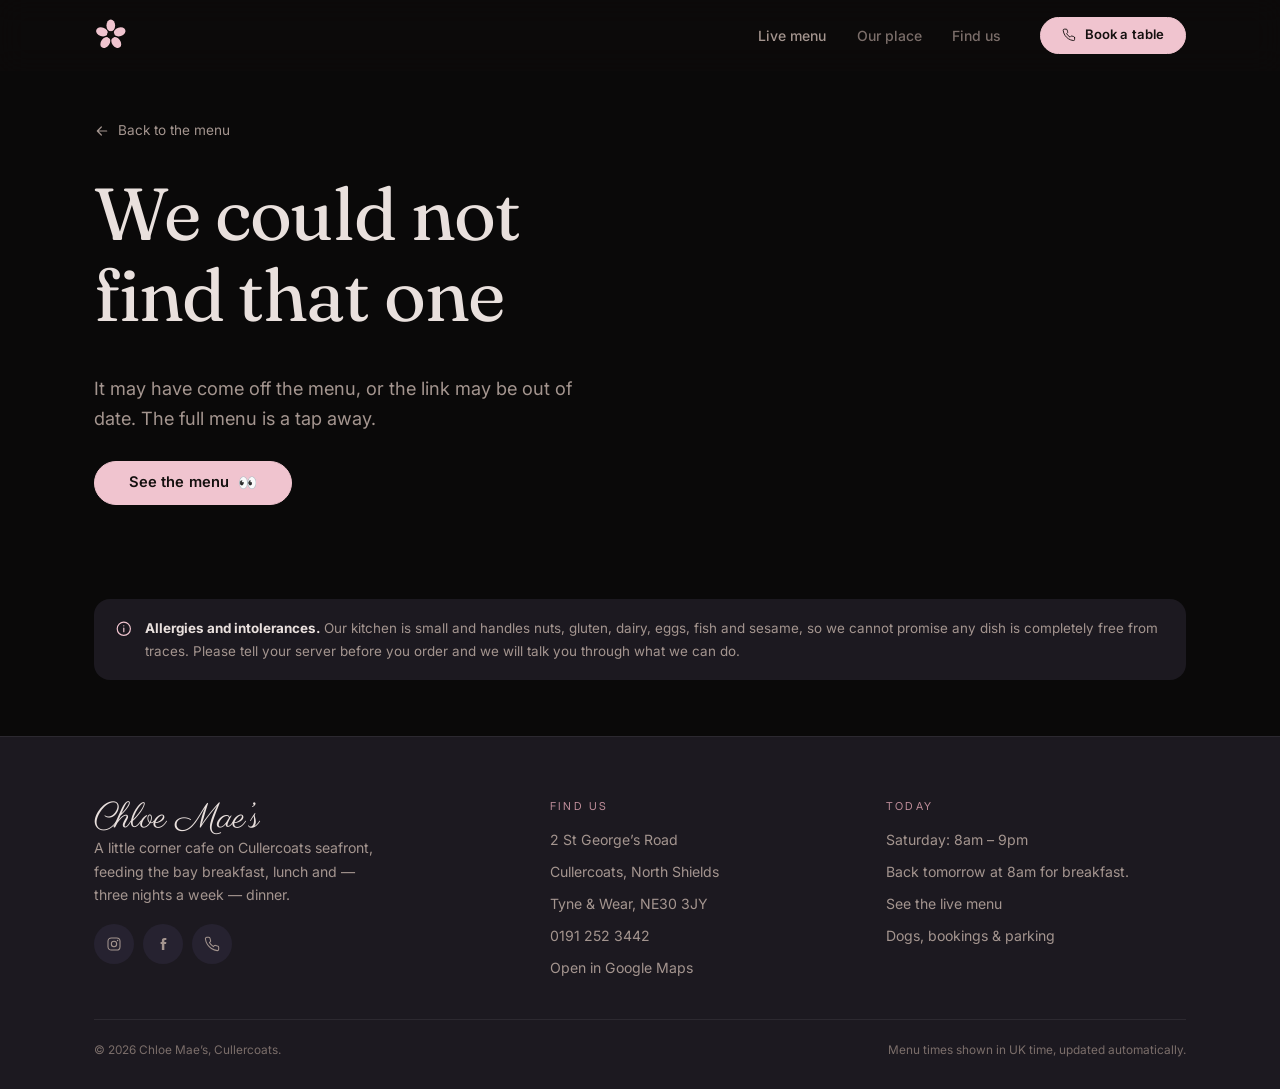
==== dish.html @ d9aeec92 "A page per dish, and a readable drawer Every menu item now has its own address — dish.html?d=biscoff" ====
<!doctype html>
<html lang="en-GB">
<head>
<meta charset="utf-8">
<meta name="viewport" content="width=device-width, initial-scale=1, viewport-fit=cover">
<title>Dish &mdash; Chloe Mae&rsquo;s, Cullercoats</title>
<meta name="description" content="A dish from the menu at Chloe Mae's, 2 St George's Road, Cullercoats.">
<meta name="robots" content="index, follow">
<meta property="og:type" content="article">
<meta property="og:image" content="assets/img/og.png">
<meta name="theme-color" content="#0a0909">
<link rel="icon" href="assets/img/favicon.svg" type="image/svg+xml">
<link rel="preconnect" href="https://fonts.googleapis.com">
<link rel="preconnect" href="https://fonts.gstatic.com" crossorigin>
<link href="https://fonts.googleapis.com/css2?family=Fraunces:opsz,wght@9..144,300..700&family=Inter:wght@400;500;600;700&family=Parisienne&display=swap" rel="stylesheet">
<link rel="stylesheet" href="assets/css/style.css">
</head>
<body>
  <a class="skip" href="#dish">Skip to the dish</a>
<svg class="sr-only" aria-hidden="true" focusable="false" xmlns="http://www.w3.org/2000/svg">
  <defs>
    <symbol id="i-phone" viewBox="0 0 24 24" fill="none" stroke="currentColor" stroke-width="1.6" stroke-linecap="round" stroke-linejoin="round"><path d="M22 16.9v3a2 2 0 0 1-2.2 2 19.8 19.8 0 0 1-8.6-3.1 19.5 19.5 0 0 1-6-6A19.8 19.8 0 0 1 2.1 4.2 2 2 0 0 1 4.1 2h3a2 2 0 0 1 2 1.7c.1 1 .4 1.9.7 2.8a2 2 0 0 1-.4 2.1L8.1 9.9a16 16 0 0 0 6 6l1.3-1.3a2 2 0 0 1 2.1-.5c.9.4 1.8.6 2.8.8a2 2 0 0 1 1.7 2z"/></symbol>
    <symbol id="i-pin" viewBox="0 0 24 24" fill="none" stroke="currentColor" stroke-width="1.6" stroke-linecap="round" stroke-linejoin="round"><path d="M20 10c0 6-8 12-8 12s-8-6-8-12a8 8 0 0 1 16 0z"/><circle cx="12" cy="10" r="3"/></symbol>
    <symbol id="i-clock" viewBox="0 0 24 24" fill="none" stroke="currentColor" stroke-width="1.6" stroke-linecap="round" stroke-linejoin="round"><circle cx="12" cy="12" r="9"/><path d="M12 7v5l3 2"/></symbol>
    <symbol id="i-star" viewBox="0 0 24 24" fill="currentColor"><path d="m12 2 2.9 6.3 6.9.8-5.1 4.7 1.4 6.8L12 17.3 5.9 20.6l1.4-6.8L2.2 9.1l6.9-.8z"/></symbol>
    <symbol id="i-dog" viewBox="0 0 24 24" fill="none" stroke="currentColor" stroke-width="1.6" stroke-linecap="round" stroke-linejoin="round"><path d="M10 5.2 8.4 3A1.6 1.6 0 0 0 5.6 4v5.6M14 5.2 15.6 3A1.6 1.6 0 0 1 18.4 4v5.6"/><path d="M5.6 9.6a6.4 6.4 0 0 0 12.8 0"/><path d="M8.8 14.4v3.2a3.2 3.2 0 0 0 6.4 0v-3.2"/><path d="M11 11h2"/></symbol>
    <symbol id="i-bag" viewBox="0 0 24 24" fill="none" stroke="currentColor" stroke-width="1.6" stroke-linecap="round" stroke-linejoin="round"><path d="M6 2 3 6v14a2 2 0 0 0 2 2h14a2 2 0 0 0 2-2V6l-3-4z"/><path d="M3 6h18M16 10a4 4 0 0 1-8 0"/></symbol>
    <symbol id="i-leaf" viewBox="0 0 24 24" fill="none" stroke="currentColor" stroke-width="1.6" stroke-linecap="round" stroke-linejoin="round"><path d="M11 20A7 7 0 0 1 9.8 6.1C15.5 5 17 4.5 19 2c1 2 2 4.2 2 8a7 7 0 0 1-7 7"/><path d="M2 21c0-3 1.9-5.7 4.5-7.5"/></symbol>
    <symbol id="i-wifi" viewBox="0 0 24 24" fill="none" stroke="currentColor" stroke-width="1.6" stroke-linecap="round" stroke-linejoin="round"><path d="M5 12.6a10 10 0 0 1 14 0M8.5 16a5 5 0 0 1 7 0M2 9.1a15 15 0 0 1 20 0"/><path d="M12 20h.01"/></symbol>
    <symbol id="i-pram" viewBox="0 0 24 24" fill="none" stroke="currentColor" stroke-width="1.6" stroke-linecap="round" stroke-linejoin="round"><circle cx="12" cy="12" r="9"/><path d="M12 8v8M8.5 10.5h7"/></symbol>
    <symbol id="i-alert" viewBox="0 0 24 24" fill="none" stroke="currentColor" stroke-width="1.6" stroke-linecap="round" stroke-linejoin="round"><path d="M12 3 2.5 20h19z"/><path d="M12 9.5v4M12 17h.01"/></symbol>
    <symbol id="i-info" viewBox="0 0 24 24" fill="none" stroke="currentColor" stroke-width="1.6" stroke-linecap="round" stroke-linejoin="round"><circle cx="12" cy="12" r="9"/><path d="M12 11v5M12 8h.01"/></symbol>
    <symbol id="i-arrow" viewBox="0 0 24 24" fill="none" stroke="currentColor" stroke-width="1.8" stroke-linecap="round" stroke-linejoin="round"><path d="M5 12h13M13 6l6 6-6 6"/></symbol>
    <symbol id="i-ig" viewBox="0 0 24 24" fill="none" stroke="currentColor" stroke-width="1.6"><rect x="3" y="3" width="18" height="18" rx="5"/><circle cx="12" cy="12" r="4"/><circle cx="17.4" cy="6.6" r="1.1" fill="currentColor" stroke="none"/></symbol>
    <symbol id="i-fb" viewBox="0 0 24 24" fill="currentColor"><path d="M14 9V7.2c0-.8.2-1.2 1.4-1.2H17V3h-2.6C11.3 3 10.3 4.5 10.3 7v2H8.4v3h1.9v9H14v-9h2.6l.4-3z"/></symbol>
    <symbol id="i-print" viewBox="0 0 24 24" fill="none" stroke="currentColor" stroke-width="1.6" stroke-linecap="round" stroke-linejoin="round"><path d="M6 9V3h12v6M6 18H4a1 1 0 0 1-1-1v-6a2 2 0 0 1 2-2h14a2 2 0 0 1 2 2v6a1 1 0 0 1-1 1h-2"/><rect x="6" y="14" width="12" height="7" rx="1"/></symbol>
    <symbol id="i-metro" viewBox="0 0 24 24" fill="none" stroke="currentColor" stroke-width="1.6" stroke-linecap="round" stroke-linejoin="round"><rect x="5" y="3" width="14" height="13" rx="3"/><path d="M5 10h14M8 20l-2 2M16 20l2 2"/><circle cx="8.5" cy="13" r=".6" fill="currentColor"/><circle cx="15.5" cy="13" r=".6" fill="currentColor"/></symbol>
    <symbol id="i-paw" viewBox="0 0 24 24" fill="currentColor"><ellipse cx="6.4" cy="9.4" rx="2.1" ry="2.6"/><ellipse cx="10.6" cy="6.6" rx="2.1" ry="2.8"/><ellipse cx="15.4" cy="6.6" rx="2.1" ry="2.8"/><ellipse cx="19" cy="10.2" rx="2" ry="2.5"/><path d="M12.6 12.2c2.3 0 4.4 1.5 5.2 3.5.9 2.2-.5 4.4-2.9 4.4-1 0-1.7-.3-2.5-.3s-1.5.3-2.5.3c-2.4 0-3.8-2.2-2.9-4.4.8-2 2.9-3.5 5.2-3.5z"/></symbol>
    <symbol id="i-phone-fill" viewBox="0 0 24 24" fill="currentColor"><path d="M6.6 10.8a15.6 15.6 0 0 0 6.6 6.6l2.2-2.2c.28-.28.68-.36 1.03-.24 1.12.37 2.33.57 3.57.57.55 0 1 .45 1 1V20c0 .55-.45 1-1 1C10.6 21 3 13.4 3 4c0-.55.45-1 1-1h3.5c.55 0 1 .45 1 1 0 1.25.2 2.45.57 3.57.11.35.03.75-.25 1.03z"/></symbol>
    <symbol id="i-flower" viewBox="0 0 24 24"><g fill="currentColor"><ellipse cx="12" cy="5.4" rx="3.1" ry="4.3"/><ellipse cx="18.3" cy="9.9" rx="3.1" ry="4.3" transform="rotate(72 18.3 9.9)"/><ellipse cx="15.9" cy="17.5" rx="3.1" ry="4.3" transform="rotate(144 15.9 17.5)"/><ellipse cx="8.1" cy="17.5" rx="3.1" ry="4.3" transform="rotate(216 8.1 17.5)"/><ellipse cx="5.7" cy="9.9" rx="3.1" ry="4.3" transform="rotate(288 5.7 9.9)"/></g><circle cx="12" cy="12" r="2.6" fill="#14100f"/></symbol>
    <symbol id="i-menu" viewBox="0 0 24 24" fill="none" stroke="currentColor" stroke-width="1.6" stroke-linecap="round" stroke-linejoin="round"><path d="M4 6h16M4 12h16M4 18h10"/></symbol>
  </defs>
</svg>
  <header class="site-header" id="site-header">
    <div class="wrap site-header__in">
      <a class="brand" href="index.html" aria-label="Chloe Mae's, 2 St George's Road, home">
        <svg class="brand__flower" aria-hidden="true"><use href="#i-flower"/></svg>
      </a>
      <nav class="nav" aria-label="Primary">
        <a href="menu.html">Live menu</a>
        <!-- Pages to come. Swap each span for <a href="our-place.html"> etc. -->
        <span class="nav__soon">Our place</span>
        <span class="nav__soon">Find us</span>
      </nav>
      <a class="btn btn--sm header-cta" href="tel:+441912523442">
        <svg class="ic" aria-hidden="true"><use href="#i-phone"/></svg> Book a table
      </a>
      <a class="callbtn" href="tel:+441912523442" aria-label="Call to book a table">
        <svg aria-hidden="true"><use href="#i-phone-fill"/></svg>
      </a>
      <button class="navtoggle" id="navtoggle" aria-expanded="false" aria-controls="drawer" aria-label="Menu"><span></span></button>
    </div>
    <div class="drawer" id="drawer">
      <div class="wrap">
        <nav aria-label="Mobile">
          <a href="menu.html">Live menu</a>
          <span class="nav__soon">Our place</span>
          <span class="nav__soon">Find us</span>
          <span class="nav__soon">Questions</span>
        </nav>
        <div class="drawer__cta">
          <a class="btn btn--block" href="tel:+441912523442">Call to book <span class="emoji" aria-hidden="true">&#129305;</span></a>
          <!-- Swap for the cafe's own ordering link if they would rather not send people to Uber Eats. -->
          <a class="btn btn--ghost btn--block" href="https://www.ubereats.com/gb/store/chloe-maes/T2t8We8_V22uT3XlZImPUw" target="_blank" rel="noopener">Order takeaway <span class="emoji" aria-hidden="true">&#129377;</span></a>
        </div>
      </div>
    </div>
  </header>

  <main>
    <article class="dish-page" id="dish">
      <div class="wrap">
        <a class="backlink" href="menu.html">
          <svg aria-hidden="true"><use href="#i-arrow"/></svg> Back to the menu
        </a>

        <div class="dish-page__grid" id="dish-body">
          <p class="lede">Loading&hellip;</p>
        </div>
      </div>
    </article>

    <section class="band band--tight">
      <div class="wrap">
        <div class="allergen">
          <svg aria-hidden="true"><use href="#i-info"/></svg>
          <p style="margin:0"><strong>Allergies and intolerances.</strong> Our kitchen is small and handles nuts, gluten, dairy, eggs, fish and sesame, so we cannot promise any dish is completely free from traces. Please tell your server before you order and we will talk you through what we can do.</p>
        </div>
      </div>
    </section>
  </main>

  <footer class="site-footer footer">
    <div class="wrap">
      <div class="footer__grid">
        <div class="footer__brand">
          <span class="brand__script" style="font-size:2.2rem">Chloe Mae&rsquo;s</span>
          <p>A little corner cafe on Cullercoats seafront, feeding the bay breakfast, lunch and — three nights a week — dinner.</p>
          <div class="socials">
            <a href="https://www.instagram.com/chloemaes_cullercoats/" target="_blank" rel="noopener" aria-label="Chloe Mae's on Instagram"><svg aria-hidden="true"><use href="#i-ig"/></svg></a>
            <a href="https://www.facebook.com/ChloeMaesCullercoats/" target="_blank" rel="noopener" aria-label="Chloe Mae's on Facebook"><svg aria-hidden="true"><use href="#i-fb"/></svg></a>
            <a href="tel:+441912523442" aria-label="Call Chloe Mae's"><svg aria-hidden="true"><use href="#i-phone"/></svg></a>
          </div>
        </div>
        <div>
          <h4>Find us</h4>
          <ul>
            <li>2 St George&rsquo;s Road</li>
            <li>Cullercoats, North Shields</li>
            <li>Tyne &amp; Wear, NE30 3JY</li>
            <li><a href="tel:+441912523442">0191 252 3442</a></li>
            <li><a href="https://maps.app.goo.gl/MLW48tuzdzKQMBhAA" target="_blank" rel="noopener">Open in Google Maps</a></li>
          </ul>
        </div>
        <div>
          <h4>Today</h4>
          <ul>
            <li id="foot-hours">Open 8am &ndash; 5pm</li>
            <li id="foot-service">&nbsp;</li>
            <li><a href="menu.html">See the live menu</a></li>
            <li>Dogs, bookings &amp; parking</li>
          </ul>
        </div>
      </div>
      <div class="colophon">
        <span>&copy; <span id="year">2026</span> Chloe Mae&rsquo;s, Cullercoats.</span>
        <span class="statusbar__spacer"></span>
        <span>Menu times shown in UK time, updated automatically.</span>
      </div>
    </div>
  </footer>

  <script src="assets/js/data.js"></script>
  <script src="assets/js/live.js"></script>
  <script src="assets/js/app.js"></script>
  <script src="assets/js/dish.js"></script>
</body>
</html>
---- assets/css/style.css ----
/* ============================================================================
   Chloe Mae's — Cullercoats
   The room itself: warm light walls, marble tables, blush velvet, black
   pendants and a wall of flowers. Light and airy, with dark cosy features.
   ========================================================================== */

/* --------------------------------------------------------------- 1. Tokens */
:root {
  /* Ink — the room after dark: the counter, the pendants, the banquette */
  --ink:        #0a0909;   /* the page itself */
  --panel:      #1c1920;   /* cards and panels — clearly lifted off the page */
  --panel-2:    #0f0e11;   /* bands, barely off black */
  --panel-3:    #262230;   /* hover states, wells */

  --text:       #e9e0dd;
  --muted:      #a4958f;
  --faint:      #7b6e6a;

  /* Blush — the velvet chairs and the sign above the door */
  --blush:      #f0c4cf;
  --blush-soft: #f8e3e8;
  --blush-dim:  #c08f9b;
  --rose:       #e9adba;   /* links and prices, on dark */
  --berry:      #d38d9c;

  /* Notices, kept quiet */
  --go:         #8fc79f;
  --go-bg:      rgba(143, 199, 159, .10);
  --go-line:    rgba(143, 199, 159, .26);
  --heads:      #dfb27c;
  --heads-bg:   rgba(223, 178, 124, .09);
  --heads-line: rgba(223, 178, 124, .24);

  /* The flower wall, used sparingly */
  --green:      #8fc79f;
  --sage:       #7d9a80;

  --line:       rgba(255, 255, 255, .13);
  --line-soft:  rgba(255, 255, 255, .07);
  --line-blush: rgba(240, 196, 207, .32);

  /* Type */
  --display: 'Fraunces', 'Georgia', 'Times New Roman', serif;
  --script:  'Parisienne', 'Snell Roundhand', 'Brush Script MT', cursive;
  --body:    'Inter', -apple-system, BlinkMacSystemFont, 'Segoe UI', Roboto, Helvetica, Arial, sans-serif;

  /* Space & shape */
  --gutter: clamp(1.15rem, 4vw, 2.75rem);
  --page:   1180px;
  --narrow: 720px;
  --r-sm: 10px;
  --r:    16px;
  --r-lg: 26px;
  --r-pill: 999px;

  --shadow:      none;
  --shadow-lift: none;

  --ease: cubic-bezier(.22,.61,.36,1);
  --header-h: 4.4rem;
}

/* ---------------------------------------------------------------- 2. Reset */
*, *::before, *::after { box-sizing: border-box; }
html { -webkit-text-size-adjust: 100%; scroll-behavior: smooth; }
@media (prefers-reduced-motion: reduce) {
  html { scroll-behavior: auto; }
  *, *::before, *::after {
    animation-duration: .001ms !important; animation-iteration-count: 1 !important;
    transition-duration: .001ms !important;
  }
}

body {
  margin: 0;
  background: var(--ink);
  color: var(--text);
  font-family: var(--body);
  font-size: 1.0125rem;
  line-height: 1.65;
  -webkit-font-smoothing: antialiased;
  text-rendering: optimizeLegibility;
  overflow-x: hidden;
}

img, svg, video { max-width: 100%; height: auto; display: block; }
a { color: inherit; text-decoration: none; }
button { font: inherit; color: inherit; }

h1, h2, h3, h4 {
  font-family: var(--display);
  font-weight: 400;
  font-variation-settings: 'SOFT' 24, 'WONK' 1, 'opsz' 40;
  line-height: 1.1;
  letter-spacing: -.015em;
  color: var(--text);
  margin: 0 0 .5em;
  text-wrap: balance;
}
h1 { font-size: clamp(2.5rem, 8vw, 4.6rem); }
h2 { font-size: clamp(1.85rem, 5vw, 2.85rem); }
h3 { font-size: clamp(1.15rem, 3vw, 1.45rem); }
p  { margin: 0 0 1.1em; text-wrap: pretty; }
p:last-child { margin-bottom: 0; }

::selection { background: var(--blush); color: #14100f; }
:focus-visible { outline: 2px solid var(--rose); outline-offset: 3px; border-radius: 4px; }

.skip {
  position: absolute; left: 50%; top: 0; transform: translate(-50%, -140%);
  background: var(--blush); color: #14100f; padding: .7rem 1.2rem;
  border-radius: 0 0 var(--r-sm) var(--r-sm); font-weight: 600; z-index: 999;
  transition: transform .2s var(--ease);
}
.skip:focus { transform: translate(-50%, 0); }

.sr-only {
  position: absolute; width: 1px; height: 1px; padding: 0; margin: -1px;
  overflow: hidden; clip: rect(0 0 0 0); white-space: nowrap; border: 0;
}

/* --------------------------------------------------------------- 3. Layout */
.wrap { width: 100%; max-width: var(--page); margin-inline: auto; padding-inline: var(--gutter); }
.wrap--narrow { max-width: var(--narrow); }

section[id] { scroll-margin-top: calc(var(--header-h) + 1rem); }
.band { padding-block: clamp(3.25rem, 8vw, 6.5rem); }
.band--tight { padding-block: clamp(2.25rem, 5vw, 3.5rem); }
.band--paper { background: var(--panel-2); }

/* A slightly raised room, for the sections that want their own weight */
.band--dark { background: var(--panel-2); }
.band--dark h1, .band--dark h2, .band--dark h3 { color: var(--text); }
.band--dark .lede { color: var(--muted); }
.band--dark .eyebrow { color: var(--blush); }
.band--dark .eyebrow::before, .band--dark .eyebrow::after { background: var(--blush); }

.eyebrow {
  font-size: .7rem; font-weight: 600; letter-spacing: .24em; text-transform: uppercase;
  color: var(--rose); margin: 0 0 .9rem;
  display: flex; align-items: center; gap: .7rem;
}
.eyebrow::before { content: ''; width: 1.6rem; height: 1px; background: var(--rose); opacity: .6; flex: none; }
.eyebrow--center { justify-content: center; }
.eyebrow--center::after { content: ''; width: 1.6rem; height: 1px; background: currentColor; opacity: .6; }

.lede { font-size: clamp(1rem, 2.2vw, 1.14rem); color: var(--muted); max-width: 56ch; }
.section-head { margin-bottom: clamp(1.75rem, 4vw, 3rem); }
.section-head--center { text-align: center; }
.section-head--center .lede { margin-inline: auto; }
.section-head--center .eyebrow { justify-content: center; }

/* -------------------------------------------------------------- 4. Buttons */
.btn {
  display: inline-flex; align-items: center; justify-content: center; gap: .55rem;
  padding: .55rem 2.1rem; min-height: 2.75rem; line-height: 1.2;
  background: var(--blush); color: #14100f;
  border: 1px solid var(--blush); border-radius: var(--r-pill);
  font-size: .92rem; font-weight: 600; letter-spacing: .01em;
  cursor: pointer; white-space: nowrap;
  transition: background .18s var(--ease), border-color .18s var(--ease), color .18s var(--ease);
  box-shadow: none;
}
.btn:hover { background: #f7d8df; border-color: #f7d8df; }


.btn--blush { background: var(--blush); border-color: var(--blush); color: #14100f; }
.btn--blush:hover { background: #f7d8df; }

.btn--ghost { background: transparent; color: var(--text); border-color: var(--line-blush); box-shadow: none; }
.btn--ghost:hover { background: rgba(240,196,207,.08); border-color: var(--blush); box-shadow: none; }



.btn--sm { padding: .5rem 1.3rem; min-height: 2.3rem; font-size: .82rem; }

/* Frosted glass — used by the pinned bar, so the page shows through it. */
.btn--glass {
  background: rgba(24, 21, 25, .62);
  border-color: rgba(240, 196, 207, .28);
  color: var(--text);
  backdrop-filter: blur(18px) saturate(160%);
  -webkit-backdrop-filter: blur(18px) saturate(160%);
}
.btn--glass:hover {
  background: rgba(240, 196, 207, .16);
  border-color: var(--blush);
  color: #fff;
}
.btn--glass .ic { color: var(--blush); }
.btn--block { width: 100%; }
.btn .ic { width: 1.05em; height: 1.05em; flex: none; }
.emoji { font-size: 1.05em; line-height: 1; letter-spacing: 0; }

.btn-row { display: flex; flex-wrap: wrap; gap: .75rem; }
.btn-row--center { justify-content: center; }

.tlink {
  color: var(--rose); font-weight: 500;
  background-image: linear-gradient(currentColor, currentColor);
  background-size: 100% 1px; background-repeat: no-repeat; background-position: 0 100%;
  padding-bottom: 1px;
}
.tlink:hover { color: var(--blush); }

/* -------------------------------------------------------- 5. Status ribbon */
.statusbar { background: var(--panel); border-bottom: 1px solid var(--line-soft); color: var(--muted); font-size: .8rem; }
.statusbar__in { display: flex; align-items: center; gap: .55rem; min-height: 2.5rem; padding-block: .35rem; }
.statusbar__msg { display: flex; align-items: center; gap: .5rem; min-width: 0; }
.statusbar__msg span:not(.dot) { overflow: hidden; text-overflow: ellipsis; white-space: nowrap; }
.statusbar strong { color: var(--text); font-weight: 600; }
.statusbar__spacer { flex: 1 1 auto; }
.statusbar__call { color: var(--blush); font-weight: 600; white-space: nowrap; }
.statusbar__call:hover { color: var(--blush-soft); }
@media (max-width: 560px) { .statusbar { font-size: .74rem; } }
@media (max-width: 430px) { .statusbar__tail { display: none; } }

.dot { width: .48rem; height: .48rem; border-radius: 50%; background: var(--faint); flex: none; position: relative; }
.dot--open   { background: var(--go); }
.dot--soon   { background: var(--heads); }
.dot--closed { background: #6b5f5c; }
.dot--open::after, .dot--soon::after {
  content: ''; position: absolute; inset: -3px; border-radius: 50%;
  background: inherit; opacity: .5; animation: pulse 2.6s var(--ease) infinite;
}
@keyframes pulse {
  0% { transform: scale(.7); opacity: .55; }
  70%, 100% { transform: scale(2); opacity: 0; }
}

/* --------------------------------------------------------------- 6. Header */
.site-header {
  position: sticky; top: 0; z-index: 60;
  background: rgba(13,11,11,.78);
  backdrop-filter: blur(14px) saturate(150%);
  -webkit-backdrop-filter: blur(14px) saturate(150%);
  border-bottom: 1px solid transparent;
  transition: border-color .3s var(--ease), background .3s var(--ease);
}
.site-header.is-stuck { border-bottom-color: var(--line-soft); background: rgba(13,11,11,.94); }
.site-header__in { display: flex; align-items: center; gap: 1rem; min-height: var(--header-h); }

.brand { display: flex; align-items: center; gap: .6rem; flex: none; }
.brand__flower {
  width: 2.1rem; height: 2.1rem; color: var(--blush); flex: none;
  transition: color .2s var(--ease);
}
.brand:hover .brand__flower { color: var(--blush-soft); }
.brand__script {
  font-family: var(--script); font-size: 1.95rem; line-height: 1;
  color: var(--text); padding-block: .16em;
}
.brand__addr {
  font-size: .56rem; font-weight: 700; letter-spacing: .2em; text-transform: uppercase;
  color: var(--blush-dim); white-space: nowrap;
}
@media (max-width: 560px) { .brand__addr { display: none; } }

.nav { display: flex; align-items: center; gap: .2rem; margin-left: auto; }
.nav a, .nav .nav__soon {
  padding: .5rem .85rem; border-radius: var(--r-pill);
  font-size: .875rem; font-weight: 500; color: var(--muted);
  transition: color .2s, background .2s;
}
/* Placeholders for pages that do not exist yet — present, but not links. */
.nav .nav__soon { color: var(--faint); cursor: default; }
.nav a:hover, .nav a[aria-current="page"] { color: var(--text); background: rgba(240,196,207,.10); }
.header-cta { margin-left: .6rem; }
@media (max-width: 900px) { .nav, .header-cta { display: none; } }

.navtoggle {
  margin-left: auto; display: none;
  width: 2.9rem; height: 2.9rem; align-items: center; justify-content: center;
  background: transparent; border: 1px solid var(--line); border-radius: var(--r-pill); cursor: pointer;
}
.navtoggle span, .navtoggle span::before, .navtoggle span::after {
  content: ''; display: block; width: 17px; height: 1.5px; background: var(--text);
  border-radius: 2px; transition: transform .25s var(--ease), background .2s;
}
.navtoggle span::before { transform: translateY(-5.5px); }
.navtoggle span::after  { transform: translateY(4px); }
.navtoggle[aria-expanded="true"] span { background: transparent; }
.navtoggle[aria-expanded="true"] span::before { transform: rotate(45deg); }
.navtoggle[aria-expanded="true"] span::after  { transform: rotate(-45deg); }
@media (max-width: 900px) { .navtoggle { display: flex; } }

.drawer { display: none; border-top: 1px solid var(--line-soft); background: var(--ink); }
.drawer.is-open { display: block; }
.drawer nav { display: grid; padding-block: .5rem 1.4rem; }
.drawer nav a:not(.btn), .drawer nav .nav__soon {
  display: block;
  padding: 1rem .25rem; font-size: 1.1rem; font-family: var(--display);
  color: var(--text); border-bottom: 1px solid var(--line-soft);
}
.drawer nav .nav__soon { color: var(--faint); cursor: default; }
.drawer__cta { display: grid; gap: .6rem; margin-top: 1.4rem; }
@media (min-width: 901px) { .drawer { display: none !important; } }

/* ------------------------------------------------------------------ 7. Hero */
.hero { text-align: center; padding-block: clamp(2.25rem, 6vw, 4.25rem) clamp(2rem, 5vw, 3.5rem); }
.hero__inner { max-width: 46rem; margin-inline: auto; }
.hero__script {
  font-family: var(--script); font-size: clamp(3.4rem, 13vw, 6.2rem);
  line-height: .95; color: var(--blush); padding-block: .1em; margin: 0 0 .15em;
}
.hero__sub {
  font-size: clamp(.66rem, 2.6vw, .8rem); letter-spacing: .3em; text-transform: uppercase;
  color: var(--blush); font-weight: 600; margin: 0 0 1.4rem;
}
.hero .lede { font-size: clamp(1.02rem, 2.6vw, 1.2rem); margin-inline: auto; }
.hero .btn-row { margin-top: 2.25rem; }
.hero__note { margin-top: 1.15rem; font-size: .84rem; color: var(--faint); }
.hero__note strong { color: var(--text); font-weight: 600; }

/* One photograph, centred. The shopfront one — it is the only shot with the
   sign in it, so it says where you are before a word is read. */
.hero__shots {
  margin-top: clamp(2rem, 5vw, 3.25rem);
  max-width: 38rem; margin-inline: auto;
}
.hero__shots .shot { aspect-ratio: 1 / 1; border-radius: var(--r); }
.hero__shots .shot img {
  opacity: 0; transition: opacity 1s var(--ease);
}
.hero__shots .shot img.is-on { opacity: 1; }
@media (max-width: 560px) { .hero__shots { max-width: none; } }

/* ------------------------------------------------------------- 8. Marquees */
.marquee {
  --speed: 42s;
  overflow: hidden; position: relative;
  padding-block: 1rem;
  -webkit-mask-image: linear-gradient(90deg, transparent, #000 6%, #000 94%, transparent);
          mask-image: linear-gradient(90deg, transparent, #000 6%, #000 94%, transparent);
}
.marquee__track { display: flex; width: max-content; animation: slide var(--speed) linear infinite; }
.marquee:hover .marquee__track, .marquee:focus-within .marquee__track { animation-play-state: paused; }
.marquee__group { display: flex; align-items: stretch; gap: 1rem; padding-right: 1rem; flex: none; }
@keyframes slide { from { transform: translate3d(0,0,0); } to { transform: translate3d(-50%,0,0); } }
@media (prefers-reduced-motion: reduce) {
  .marquee { overflow-x: auto; }
  .marquee__track { animation: none; }
}

/* A banner of the three things worth knowing, sat under the header. It drifts
   on a phone, where the three will not fit, and holds still on anything wider. */
.marquee--pills { background: var(--panel-2); padding-block: .8rem; }
.marquee.is-static { -webkit-mask-image: none; mask-image: none; }
.marquee.is-static .marquee__track { width: 100%; animation: none; }
.marquee.is-static .marquee__group {
  width: 100%; justify-content: center;
  gap: clamp(1.5rem, 5vw, 4.5rem); padding-right: 0;
}
@media (max-width: 420px) { .marquee--pills .pill { font-size: .8rem; padding: .52rem .9rem; } }

.pill {
  display: inline-flex; align-items: center; gap: .55rem;
  padding: .58rem 1.15rem; border-radius: var(--r-pill);
  background: var(--panel);
  font-size: .855rem; color: var(--text); white-space: nowrap;
}
.pill svg { width: 1.05em; height: 1.05em; flex: none; color: var(--blush); }
.pill--green svg { color: var(--sage); }

/* Reviews, on a slower belt */
.marquee--reviews { --speed: 72s; border: 0; padding-block: .5rem; }
.marquee--reviews .marquee__group { gap: 1.15rem; padding-right: 1.15rem; }
.rcard {
  width: min(21rem, 78vw); flex: none;
  background: var(--panel);
  border-radius: var(--r); padding: 1.4rem 1.45rem;
  display: flex; flex-direction: column; gap: .8rem;
  box-shadow: var(--shadow);
}
.band--dark .rcard { background: var(--panel); }
.rcard__quote { font-family: var(--display); font-size: 1.02rem; line-height: 1.5; color: var(--text); margin: 0; }
.rcard__by { font-size: .74rem; letter-spacing: .1em; text-transform: uppercase; color: var(--faint); margin-top: auto; }

.stars { display: inline-flex; gap: .12rem; color: var(--heads); }
.stars svg { width: .85rem; height: .85rem; }

/* --------------------------------------------------------- 9. Photo frames */
/* Each slot carries artwork until a real photograph is dropped in. */
.shot {
  position: relative; overflow: hidden;
  border-radius: var(--r);
  background: var(--panel) center/cover no-repeat;
  isolation: isolate;
}
.shot img {
  position: absolute; inset: 0; width: 100%; height: 100%;
  object-fit: cover; z-index: 2; opacity: 0; transition: opacity .6s var(--ease);
}
.shot img.is-loaded { opacity: 1; }
.shot.has-photo { background-image: none; }
.shot--tall { aspect-ratio: 4 / 5; }
.shot--wide { aspect-ratio: 16 / 10; }
.shot--sq   { aspect-ratio: 1 / 1; }
.shot__cap {
  position: absolute; left: 0; right: 0; bottom: 0; z-index: 3;
  padding: .7rem 1rem;
  background: rgba(10, 9, 9, .82);
  color: #fff; font-size: .78rem; display: flex; align-items: center; gap: .45rem;
}

/* --------------------------------------------------------- 10. The live bar */
.live {
  background: var(--panel); color: var(--text);
  border-radius: var(--r-lg); padding: clamp(1.35rem, 3.5vw, 2rem);
}
.live__top { display: flex; align-items: center; gap: .55rem; margin-bottom: 1rem; }
.live__label { font-size: .66rem; letter-spacing: .22em; text-transform: uppercase; color: var(--blush); font-weight: 600; }
.live__clock { margin-left: auto; font-size: .72rem; color: var(--faint); font-variant-numeric: tabular-nums; }
.live__headline { font-family: var(--display); font-size: clamp(1.45rem, 4vw, 1.95rem); color: var(--text); margin: 0 0 .45rem; }
.live__detail { color: var(--muted); font-size: .93rem; margin: 0; }

.live__bar { margin-top: 1.3rem; }
.live__track { height: 3px; border-radius: 3px; background: rgba(255,255,255,.14); overflow: hidden; }
.live__fill { height: 100%; width: 0; background: var(--blush); border-radius: 3px; transition: width .8s var(--ease); }
.live__ticks { display: flex; justify-content: space-between; margin-top: .5rem; font-size: .67rem; color: #9c8d87; letter-spacing: .08em; text-transform: uppercase; }

.live__notice {
  display: none; margin-top: 1.2rem; padding: .8rem 1rem;
  border-radius: var(--r-sm); border: 1px solid var(--heads-line);
  background: var(--heads-bg); color: var(--heads); font-size: .86rem;
  align-items: flex-start; gap: .6rem;
}
.live[data-notice="true"] .live__notice { display: flex; }
.live__notice svg { width: 1.05rem; height: 1.05rem; flex: none; margin-top: .12rem; color: var(--heads); }

.live__picks { margin-top: 1.4rem; padding-top: 1.3rem; border-top: 1px solid rgba(255,255,255,.1); }
.live__picks h4 { font-family: var(--body); font-size: .66rem; letter-spacing: .2em; text-transform: uppercase; color: var(--blush-dim); font-weight: 600; margin: 0 0 .8rem; }
.picks { list-style: none; margin: 0; padding: 0; display: grid; gap: .65rem; }
.picks li { display: flex; gap: .7rem; align-items: baseline; font-size: .9rem; }
.pk-name { color: var(--text); }
.pk-dot { flex: 1 1 auto; border-bottom: 1px dotted rgba(255,255,255,.22); transform: translateY(-.22em); min-width: 1.2rem; }
.pk-price { color: var(--blush); font-variant-numeric: tabular-nums; }

.live__foot { margin-top: 1.4rem; }

/* Live section wrapper: dark card floating on the light page */
.livewrap { display: grid; grid-template-columns: minmax(0,1fr) minmax(0,.85fr); gap: clamp(1.5rem, 4vw, 2.5rem); align-items: center; }
.livewrap .shot { aspect-ratio: 4 / 5; border-radius: var(--r-lg); }
@media (max-width: 860px) { .livewrap { grid-template-columns: 1fr; } .livewrap .shot { display: none; } }

/* --------------------------------------------------------- 11. Dish cards */
.grid { display: grid; gap: clamp(.9rem, 2.5vw, 1.5rem); }
.grid--4 { grid-template-columns: repeat(4, minmax(0, 1fr)); }
.grid--3 { grid-template-columns: repeat(3, minmax(0, 1fr)); }
.grid--2 { grid-template-columns: repeat(2, minmax(0, 1fr)); }
@media (max-width: 900px) { .grid--4, .grid--3 { grid-template-columns: repeat(2, minmax(0, 1fr)); } }
@media (max-width: 560px) { .grid--4, .grid--3, .grid--2 { grid-template-columns: 1fr; } }

.dish { display: flex; flex-direction: column; gap: .9rem; }

.dish__name { font-family: var(--display); font-size: 1.1rem; color: var(--text); margin: 0 0 .25rem; }
.dish__desc { font-size: .87rem; color: var(--muted); margin: 0; }
.dish__meta { margin-top: .5rem; font-size: .78rem; color: var(--faint); }
.dish__meta .price { color: var(--blush); font-weight: 600; font-variant-numeric: tabular-nums; }

/* -------------------------------------------------------------- 12. Story */
.story { display: grid; grid-template-columns: minmax(0,1fr) minmax(0,1fr); gap: clamp(1.75rem, 5vw, 4rem); align-items: center; }
@media (max-width: 860px) { .story { grid-template-columns: 1fr; } }
.story__art { display: grid; grid-template-columns: 1fr 1fr; gap: .9rem; }
/* The tall one fills the height of the two beside it, so the block squares off. */
.story__art .shot:first-child { grid-row: span 2; aspect-ratio: auto; }
.pullquote {
  font-family: var(--display); font-size: clamp(1.15rem, 3vw, 1.5rem);
  color: var(--text); line-height: 1.4; border-left: 2px solid var(--blush);
  padding-left: 1.3rem; margin: 1.75rem 0 0;
}
.pullquote cite { display: block; font-family: var(--body); font-style: normal; font-size: .74rem; letter-spacing: .14em; text-transform: uppercase; color: var(--faint); margin-top: .8rem; }

/* -------------------------------------------------------------- 13. Visit */
.visit { display: grid; grid-template-columns: minmax(0, 1fr) minmax(0, 22rem); gap: clamp(1.75rem, 4vw, 3rem); align-items: start; }
@media (max-width: 880px) { .visit { grid-template-columns: 1fr; } }

.infolist { display: grid; gap: 1.2rem; margin: 0; }
.infolist > div { display: grid; grid-template-columns: 1.6rem 1fr; gap: .9rem; align-items: start; }
.infolist svg { width: 1.2rem; height: 1.2rem; color: var(--blush); margin-top: .2rem; }
.infolist dt { font-size: .68rem; letter-spacing: .18em; text-transform: uppercase; color: var(--faint); margin-bottom: .25rem; }
.infolist dd { margin: 0; color: var(--text); font-size: .94rem; }
.infolist dd a { color: var(--blush); font-weight: 500; }
.infolist dd a:hover { text-decoration: underline; }

.hours { border-radius: var(--r); background: var(--panel); padding: 1.35rem 1.4rem; }
.hours h3 { font-size: 1.1rem; margin-bottom: .9rem; }
.hours table { width: 100%; border-collapse: collapse; font-size: .89rem; }
.hours th, .hours td { text-align: left; padding: .5rem 0; border-bottom: 1px solid var(--line-soft); font-weight: 400; }
.hours td { text-align: right; color: var(--muted); font-variant-numeric: tabular-nums; }
.hours tr:last-child th, .hours tr:last-child td { border-bottom: 0; }
.hours tr.is-today th { color: var(--blush); font-weight: 700; }
.hours tr.is-today td { color: var(--text); font-weight: 600; }
.hours__kitchen { margin-top: 1.1rem; padding-top: 1rem; border-top: 1px dashed var(--line); display: grid; gap: .35rem; font-size: .82rem; color: var(--muted); }
.hours__kitchen span { color: var(--text); font-weight: 600; }

.mapcard { margin-top: 1.2rem; display: block; }
.mapcard.shot { aspect-ratio: 2 / 1; }

/* ---------------------------------------------------------------- 14. FAQ */
.faq { display: grid; }
.faq details { border-bottom: 1px solid var(--line-soft); }
.faq summary {
  list-style: none; cursor: pointer; padding: 1.15rem 2.5rem 1.15rem 0; position: relative;
  font-family: var(--display); font-size: 1.05rem; color: var(--text);
}
.faq summary::-webkit-details-marker { display: none; }
.faq summary::after {
  content: ''; position: absolute; right: .5rem; top: 50%;
  width: .58rem; height: .58rem; margin-top: -.42rem;
  border-right: 1.5px solid var(--blush); border-bottom: 1.5px solid var(--blush);
  transform: rotate(45deg); transition: transform .25s var(--ease);
}
.faq details[open] summary::after { transform: rotate(-135deg); margin-top: -.18rem; }
.faq p { padding: 0 1rem 1.25rem 0; color: var(--muted); font-size: .92rem; }

/* -------------------------------------------------------------- 15. Footer */
.site-footer { background: var(--panel); border-top: 1px solid var(--line-soft); color: var(--muted); padding-block: clamp(2.75rem, 6vw, 4rem) 1.75rem; }
.footer__grid { display: grid; grid-template-columns: 1.4fr 1fr 1fr; gap: 2.25rem; }
@media (max-width: 780px) { .footer__grid { grid-template-columns: 1fr 1fr; } .footer__brand { grid-column: 1 / -1; } }
@media (max-width: 460px) { .footer__grid { grid-template-columns: 1fr; } }
.footer .brand__script { color: var(--text); font-size: 2.1rem; }
.footer h4 { font-family: var(--body); font-size: .68rem; letter-spacing: .2em; text-transform: uppercase; color: var(--blush-dim); margin-bottom: .9rem; }
.footer ul { list-style: none; margin: 0; padding: 0; display: grid; gap: .55rem; font-size: .88rem; }
.footer a:hover { color: var(--blush); }
.footer__brand p { font-size: .88rem; max-width: 32ch; }
.socials { display: flex; gap: .55rem; margin-top: 1.1rem; }
.socials a {
  width: 2.5rem; height: 2.5rem; border-radius: 50%; background: var(--panel-3);
  display: grid; place-items: center; transition: background .2s, color .2s;
}
.socials a:hover { background: var(--blush); color: #14100f; }
.socials svg { width: 1rem; height: 1rem; }
.colophon {
  margin-top: 2.5rem; padding-top: 1.35rem; border-top: 1px solid var(--line-soft);
  display: flex; flex-wrap: wrap; gap: .6rem 1.5rem; align-items: center;
  font-size: .74rem; color: var(--faint);
}
.colophon .statusbar__spacer { flex: 1; }

/* --------------------------------------------- 16. Call button, phones only */
.callbtn {
  display: none; margin-left: auto;
  width: 2.75rem; height: 2.75rem;      /* an easy tap target, nothing drawn */
  color: var(--blush);
  align-items: center; justify-content: center;
  transition: color .2s var(--ease);
}
.callbtn svg { width: 1.35rem; height: 1.35rem; }
.callbtn:hover { color: var(--blush-soft); }
@media (max-width: 900px) {
  .callbtn { display: inline-flex; }
  .navtoggle { margin-left: .5rem; }
}

/* -------------------------------------------------- 17. Reveal on scroll */
.js-reveal .rise { opacity: 0; transform: translateY(16px); transition: opacity .7s var(--ease), transform .7s var(--ease); }
.js-reveal .rise.is-in { opacity: 1; transform: none; }
@media (prefers-reduced-motion: reduce) { .js-reveal .rise { opacity: 1; transform: none; } }

/* ====================================================================== */
/*  18. The live menu page                                                */
/* ====================================================================== */

.menu-hero { padding-block: clamp(1.4rem, 4vw, 2.5rem) 1.1rem; }
.menu-hero__grid { display: grid; grid-template-columns: minmax(0,1fr) minmax(0, 25rem); gap: clamp(1.5rem, 4vw, 3rem); align-items: center; }
@media (max-width: 900px) { .menu-hero__grid { grid-template-columns: 1fr; } }

.svc-nav {
  position: sticky; top: var(--header-h); z-index: 50;
  background: rgba(13,11,11,.92);
  backdrop-filter: blur(14px) saturate(150%); -webkit-backdrop-filter: blur(14px) saturate(150%);
  border-bottom: 1px solid var(--line-soft);
}
.svc-nav__in {
  display: flex; gap: .45rem; overflow-x: auto; padding-block: .7rem;
  scrollbar-width: none; -ms-overflow-style: none;
  scroll-snap-type: x proximity;
}
.svc-nav__in::-webkit-scrollbar { display: none; }
.svc-tab {
  flex: none; scroll-snap-align: start;
  display: inline-flex; align-items: center; gap: .45rem;
  padding: .6rem 1.1rem; min-height: 2.6rem;
  border-radius: var(--r-pill); border: 1px solid transparent;
  background: var(--panel); color: var(--muted);
  font-size: .87rem; font-weight: 500; cursor: pointer; white-space: nowrap;
  transition: color .2s, background .2s, border-color .2s;
}
.svc-tab:hover { color: var(--text); background: var(--panel-3); }
.svc-tab[aria-selected="true"] { background: var(--blush); border-color: var(--blush); color: #14100f; font-weight: 600; }
.svc-tab[aria-selected="true"] .dot--closed { background: #8a7a76; }
.svc-tab__now {
  font-size: .6rem; letter-spacing: .12em; text-transform: uppercase; font-weight: 700;
  padding: .1rem .4rem; border-radius: var(--r-pill);
  background: rgba(240,196,207,.14); color: var(--blush);
}
.svc-tab[aria-selected="true"] .svc-tab__now { background: rgba(20,16,15,.14); color: #6d4450; }

.svc-panel[hidden] { display: none; }
.svc-panel { padding-block: clamp(1.75rem, 4vw, 3rem); animation: fade .45s var(--ease); }
@keyframes fade { from { opacity: 0; transform: translateY(8px); } to { opacity: 1; transform: none; } }

.svc-head { display: grid; gap: .85rem; margin-bottom: clamp(1.5rem, 3vw, 2.25rem); max-width: 60ch; }
.svc-head h2 { margin: 0; }
.svc-head__when {
  font-size: .78rem; letter-spacing: .02em; color: var(--faint);
}
.svc-head p { color: var(--muted); margin: 0; }

.svc-shot { aspect-ratio: 21 / 8; margin-bottom: clamp(1.5rem, 3.5vw, 2.5rem); border-radius: var(--r-lg); }
@media (max-width: 640px) { .svc-shot { aspect-ratio: 16 / 10; border-radius: var(--r); } }

.mgrid { display: grid; grid-template-columns: repeat(2, minmax(0,1fr)); gap: clamp(1.75rem, 4vw, 3.25rem); align-items: start; }
@media (max-width: 820px) { .mgrid { grid-template-columns: 1fr; } }
.mcol { display: grid; gap: clamp(2rem, 4vw, 2.75rem); align-content: start; }

.msection > h3 {
  font-family: var(--body); font-size: .72rem; font-weight: 700;
  letter-spacing: .2em; text-transform: uppercase; color: var(--blush);
  padding-bottom: .7rem; margin-bottom: 1.2rem; border-bottom: 1px solid var(--line);
}
.msection__note { font-size: .8rem; color: var(--faint); margin: -.6rem 0 1.2rem; font-style: italic; }

.mitems { list-style: none; margin: 0; padding: 0; display: grid; gap: 1.1rem; }
.mitem { display: grid; grid-template-columns: 5.25rem 1fr; gap: 1rem; align-items: center; color: inherit; }
.mitem__thumb {
  aspect-ratio: 1; border-radius: 10px;
  border: 1px solid var(--line-soft);
  background-size: cover; background-position: center;
}
.mitem__body { min-width: 0; }
.mitem__top { display: flex; align-items: baseline; gap: .55rem; }
.mitem__name { font-family: var(--display); font-size: 1.03rem; color: var(--text); }
.mitem__lead { flex: 1 1 auto; border-bottom: 1px dotted var(--line); transform: translateY(-.25em); min-width: 1.2rem; }
.mitem__price { font-variant-numeric: tabular-nums; color: var(--blush); font-weight: 600; font-size: .93rem; white-space: nowrap; }
.mitem__price small { color: var(--faint); font-size: .82em; font-weight: 400; }
.mitem__desc { font-size: .855rem; color: var(--muted); margin: .25rem 0 0; max-width: 46ch; }

.tagrow { display: inline-flex; gap: .28rem; }
.tag {
  font-size: .57rem; font-weight: 700; letter-spacing: .06em;
  padding: .14rem .4rem; border-radius: 4px;
  background: var(--panel-3); color: var(--blush-dim); line-height: 1.5;
}
.star { display: inline-block; width: .78rem; height: .78rem; color: var(--heads); vertical-align: -.05em; margin-left: .1rem; }

.diet-key { display: flex; flex-wrap: wrap; gap: .4rem 1.3rem; padding: 1.1rem 0; border-top: 1px solid var(--line-soft); font-size: .78rem; color: var(--faint); }
.diet-key b { color: var(--muted); font-weight: 600; }

.allergen {
  border-radius: var(--r);
  background: var(--panel); padding: 1.15rem 1.3rem;
  font-size: .84rem; color: var(--muted); display: flex; gap: .8rem;
}
.allergen svg { width: 1.1rem; height: 1.1rem; color: var(--blush); flex: none; margin-top: .15rem; }
.allergen strong { color: var(--text); }

/* --------------------------------------------------------------- 19. Print */
@media print {
  body { background: #fff; color: #241c1a; padding-bottom: 0; }
  .statusbar, .site-header, .svc-nav, .site-footer, .callbtn, .btn,
  .live, .svc-shot, .drawer, .marquee { display: none !important; }
  .svc-panel[hidden] { display: block !important; }
  .mgrid { grid-template-columns: repeat(2, 1fr); }
  .band, .svc-panel { padding-block: .75rem; }
  /* The screen palette is light-on-dark; print needs the opposite. */
  h1, h2, h3, h4, .mitem__name, .nowline strong { color: #1a1416; }
  .mitem__desc, .svc-head p, .lede, p { color: #4a4043; }
  .msection > h3, .mitem__price { color: #8d3f50; }
  .mitem__lead { border-bottom-color: #ccc; }
  .tag { border-color: #bbb; color: #6b5560; }
  a[href]::after { content: ''; }
}

/* ------------------------------------------------- 20. Phones, specifically */
@media (max-width: 560px) {
  .mitem { grid-template-columns: 4.25rem 1fr; gap: .85rem; }
  /* Two dishes across still reads well and halves the scrolling. */
  .grid--4 { grid-template-columns: repeat(2, minmax(0, 1fr)); gap: .8rem .7rem; }
  .grid--4 .shot { aspect-ratio: 1 / 1; }
  .grid--4 .dish__name { font-size: .98rem; }
  .grid--4 .dish__desc { font-size: .8rem; }
  .grid--4 .dish { gap: .65rem; }

  .story__art { gap: .6rem; }
  .hero .btn-row { gap: .5rem; }
  .hero .btn { padding-inline: 1.2rem; font-size: .88rem; gap: .4rem; }
  .rcard { padding: 1.15rem 1.2rem; }
  .live__foot .btn { width: 100%; }
  .infolist > div { grid-template-columns: 1.4rem 1fr; gap: .75rem; }
}

/* ------------------------------------------- 21. A quieter live indicator */
/* No stopwatch: what is being served, and what starts next. */
.nowline {
  display: flex; align-items: flex-start; gap: .6rem; margin: .5rem 0 0;
  font-size: .95rem; color: var(--muted);
}
.nowline strong { color: var(--text); font-weight: 600; }
.nowline .dot { margin-top: .55rem; }
.nowline__text { min-width: 0; }

.heads-up {
  display: none; align-items: flex-start; gap: .55rem;
  margin: .8rem 0 0; padding: .7rem .9rem;
  border-radius: var(--r-sm);
  background: var(--heads-bg); border: 1px solid var(--heads-line);
  color: var(--heads); font-size: .84rem;
}
.heads-up svg { width: 1rem; height: 1rem; flex: none; margin-top: .12rem; opacity: .85; }
.heads-up strong { color: var(--heads); font-weight: 600; }
[data-notice="true"] + .heads-up { display: flex; }



/* Pictures at the top of each menu */
@media print { .nowline, .mitem__thumb { display: none !important; } }
@media print { .mitem { grid-template-columns: 1fr; } }

/* ====================================================================== */
/*  22. One dish, one page                                                */
/* ====================================================================== */

.backlink {
  display: inline-flex; align-items: center; gap: .5rem;
  font-size: .85rem; color: var(--muted); margin-bottom: clamp(1.25rem, 3vw, 2rem);
}
.backlink svg { width: 1rem; height: 1rem; transform: rotate(180deg); }
.backlink:hover { color: var(--blush); }

.dish-page { padding-block: clamp(1.75rem, 4vw, 3rem) clamp(1.5rem, 3vw, 2.5rem); }
.dish-page__grid {
  display: grid; grid-template-columns: minmax(0, 1fr) minmax(0, 1fr);
  gap: clamp(1.5rem, 4vw, 3.5rem); align-items: center;
}
@media (max-width: 780px) { .dish-page__grid { grid-template-columns: 1fr; } }

.dish-page__shot { aspect-ratio: 1 / 1; border-radius: var(--r-lg); }
.dish-page__body h1 { font-size: clamp(2rem, 5vw, 3.1rem); margin-bottom: .3em; }
.dish-page__price {
  font-family: var(--display); font-size: 1.5rem; color: var(--blush);
  font-variant-numeric: tabular-nums; margin: 0 0 1rem;
}
.dish-page__price small { color: var(--faint); font-size: .6em; }

.dish-page__tags { list-style: none; display: flex; flex-wrap: wrap; gap: .45rem; margin: 1.1rem 0 0; padding: 0; }
.dish-page__tags li {
  font-size: .75rem; padding: .3rem .7rem; border-radius: var(--r-pill);
  background: var(--panel-3); color: var(--blush-dim);
}

.dish-page__when { list-style: none; margin: 1.4rem 0 0; padding: 0; display: grid; gap: .35rem; font-size: .87rem; color: var(--muted); }
.dish-page__when li::before { content: '·'; color: var(--blush); margin-right: .5rem; }

.dish-page .nowline { margin: 1.4rem 0 0; }
.dish-page .btn-row { margin-top: 1.75rem; }

/* Menu rows are links now */
.mitem:hover .mitem__name { color: var(--blush); }
.mitem:hover .mitem__thumb { opacity: .88; }
.mitem__thumb { transition: opacity .25s var(--ease); }
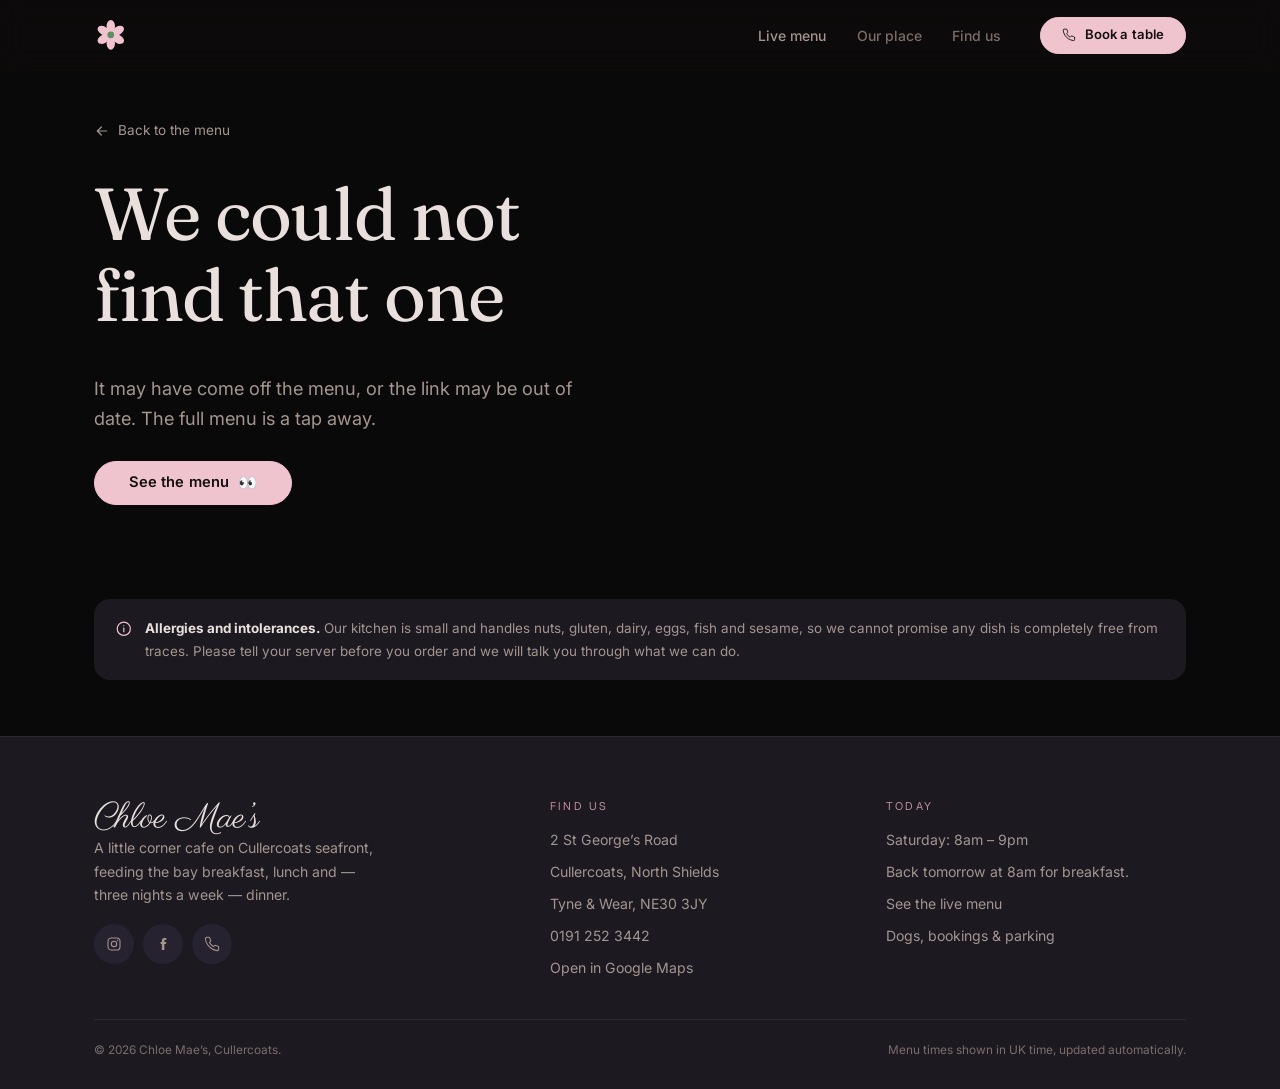
==== commit 43e57401: "Six petals and a green centre The flower mark is redrawn: six petals at even sixty-degree intervals " ====
--- a/dish.html
+++ b/dish.html
@@ -37,7 +37,7 @@
     <symbol id="i-metro" viewBox="0 0 24 24" fill="none" stroke="currentColor" stroke-width="1.6" stroke-linecap="round" stroke-linejoin="round"><rect x="5" y="3" width="14" height="13" rx="3"/><path d="M5 10h14M8 20l-2 2M16 20l2 2"/><circle cx="8.5" cy="13" r=".6" fill="currentColor"/><circle cx="15.5" cy="13" r=".6" fill="currentColor"/></symbol>
     <symbol id="i-paw" viewBox="0 0 24 24" fill="currentColor"><ellipse cx="6.4" cy="9.4" rx="2.1" ry="2.6"/><ellipse cx="10.6" cy="6.6" rx="2.1" ry="2.8"/><ellipse cx="15.4" cy="6.6" rx="2.1" ry="2.8"/><ellipse cx="19" cy="10.2" rx="2" ry="2.5"/><path d="M12.6 12.2c2.3 0 4.4 1.5 5.2 3.5.9 2.2-.5 4.4-2.9 4.4-1 0-1.7-.3-2.5-.3s-1.5.3-2.5.3c-2.4 0-3.8-2.2-2.9-4.4.8-2 2.9-3.5 5.2-3.5z"/></symbol>
     <symbol id="i-phone-fill" viewBox="0 0 24 24" fill="currentColor"><path d="M6.6 10.8a15.6 15.6 0 0 0 6.6 6.6l2.2-2.2c.28-.28.68-.36 1.03-.24 1.12.37 2.33.57 3.57.57.55 0 1 .45 1 1V20c0 .55-.45 1-1 1C10.6 21 3 13.4 3 4c0-.55.45-1 1-1h3.5c.55 0 1 .45 1 1 0 1.25.2 2.45.57 3.57.11.35.03.75-.25 1.03z"/></symbol>
-    <symbol id="i-flower" viewBox="0 0 24 24"><g fill="currentColor"><ellipse cx="12" cy="5.4" rx="3.1" ry="4.3"/><ellipse cx="18.3" cy="9.9" rx="3.1" ry="4.3" transform="rotate(72 18.3 9.9)"/><ellipse cx="15.9" cy="17.5" rx="3.1" ry="4.3" transform="rotate(144 15.9 17.5)"/><ellipse cx="8.1" cy="17.5" rx="3.1" ry="4.3" transform="rotate(216 8.1 17.5)"/><ellipse cx="5.7" cy="9.9" rx="3.1" ry="4.3" transform="rotate(288 5.7 9.9)"/></g><circle cx="12" cy="12" r="2.6" fill="#14100f"/></symbol>
+    <symbol id="i-flower" viewBox="0 0 24 24"><g fill="currentColor"><ellipse cx="12.00" cy="5.90" rx="3.0" ry="4.5" transform="rotate(0 12.00 5.90)"/><ellipse cx="17.28" cy="8.95" rx="3.0" ry="4.5" transform="rotate(60 17.28 8.95)"/><ellipse cx="17.28" cy="15.05" rx="3.0" ry="4.5" transform="rotate(120 17.28 15.05)"/><ellipse cx="12.00" cy="18.10" rx="3.0" ry="4.5" transform="rotate(180 12.00 18.10)"/><ellipse cx="6.72" cy="15.05" rx="3.0" ry="4.5" transform="rotate(240 6.72 15.05)"/><ellipse cx="6.72" cy="8.95" rx="3.0" ry="4.5" transform="rotate(300 6.72 8.95)"/></g><circle cx="12" cy="12" r="2.4" fill="#5f8f63"/></symbol>
     <symbol id="i-menu" viewBox="0 0 24 24" fill="none" stroke="currentColor" stroke-width="1.6" stroke-linecap="round" stroke-linejoin="round"><path d="M4 6h16M4 12h16M4 18h10"/></symbol>
   </defs>
 </svg>
--- a/assets/css/style.css
+++ b/assets/css/style.css
@@ -286,14 +286,17 @@
 
 .drawer { display: none; border-top: 1px solid var(--line-soft); background: var(--ink); }
 .drawer.is-open { display: block; }
-.drawer nav { display: grid; padding-block: .5rem 1.4rem; }
+.drawer nav { display: grid; padding-block: .5rem 0; }
 .drawer nav a:not(.btn), .drawer nav .nav__soon {
   display: block;
   padding: 1rem .25rem; font-size: 1.1rem; font-family: var(--display);
   color: var(--text); border-bottom: 1px solid var(--line-soft);
 }
 .drawer nav .nav__soon { color: var(--faint); cursor: default; }
-.drawer__cta { display: grid; gap: .6rem; margin-top: 1.4rem; }
+.drawer__cta { display: grid; gap: .6rem; margin-top: 1.5rem; }
+/* Padding, not margin — a bottom margin here collapses out through the wrap
+   and the last button ends up flush with the drawer's edge. */
+.drawer > .wrap { padding-bottom: 1.75rem; }
 @media (min-width: 901px) { .drawer { display: none !important; } }
 
 /* ------------------------------------------------------------------ 7. Hero */
@@ -342,14 +345,21 @@
   .marquee__track { animation: none; }
 }
 
-/* A banner of the three things worth knowing, sat under the header. It drifts
-   on a phone, where the three will not fit, and holds still on anything wider. */
-.marquee--pills { background: var(--panel-2); padding-block: .8rem; }
-.marquee.is-static { -webkit-mask-image: none; mask-image: none; }
-.marquee.is-static .marquee__track { width: 100%; animation: none; }
-.marquee.is-static .marquee__group {
-  width: 100%; justify-content: center;
-  gap: clamp(1.5rem, 5vw, 4.5rem); padding-right: 0;
+/* A banner of the three things worth knowing, sat under the header. The items
+   space themselves to the width they land on, so one run fills the screen and
+   the belt never shows the same pill twice. No edge fade here — the band has
+   its own colour, and masking it would fade the band itself, not just the
+   pills sliding over it. */
+.marquee--pills {
+  background: var(--panel-2); padding-block: .45rem;
+  -webkit-mask-image: none; mask-image: none;
+}
+/* On anything wider than a phone it becomes a pink banner. */
+@media (min-width: 720px) {
+  .marquee--pills { background: var(--blush); padding-block: .3rem; }
+  /* Transparent on the band, so the chip's own padding only adds height. */
+  .marquee--pills .pill { background: transparent; color: #14100f; font-weight: 500; padding-block: .3rem; }
+  .marquee--pills .pill svg { color: #14100f; opacity: .75; }
 }
 @media (max-width: 420px) { .marquee--pills .pill { font-size: .8rem; padding: .52rem .9rem; } }
 
